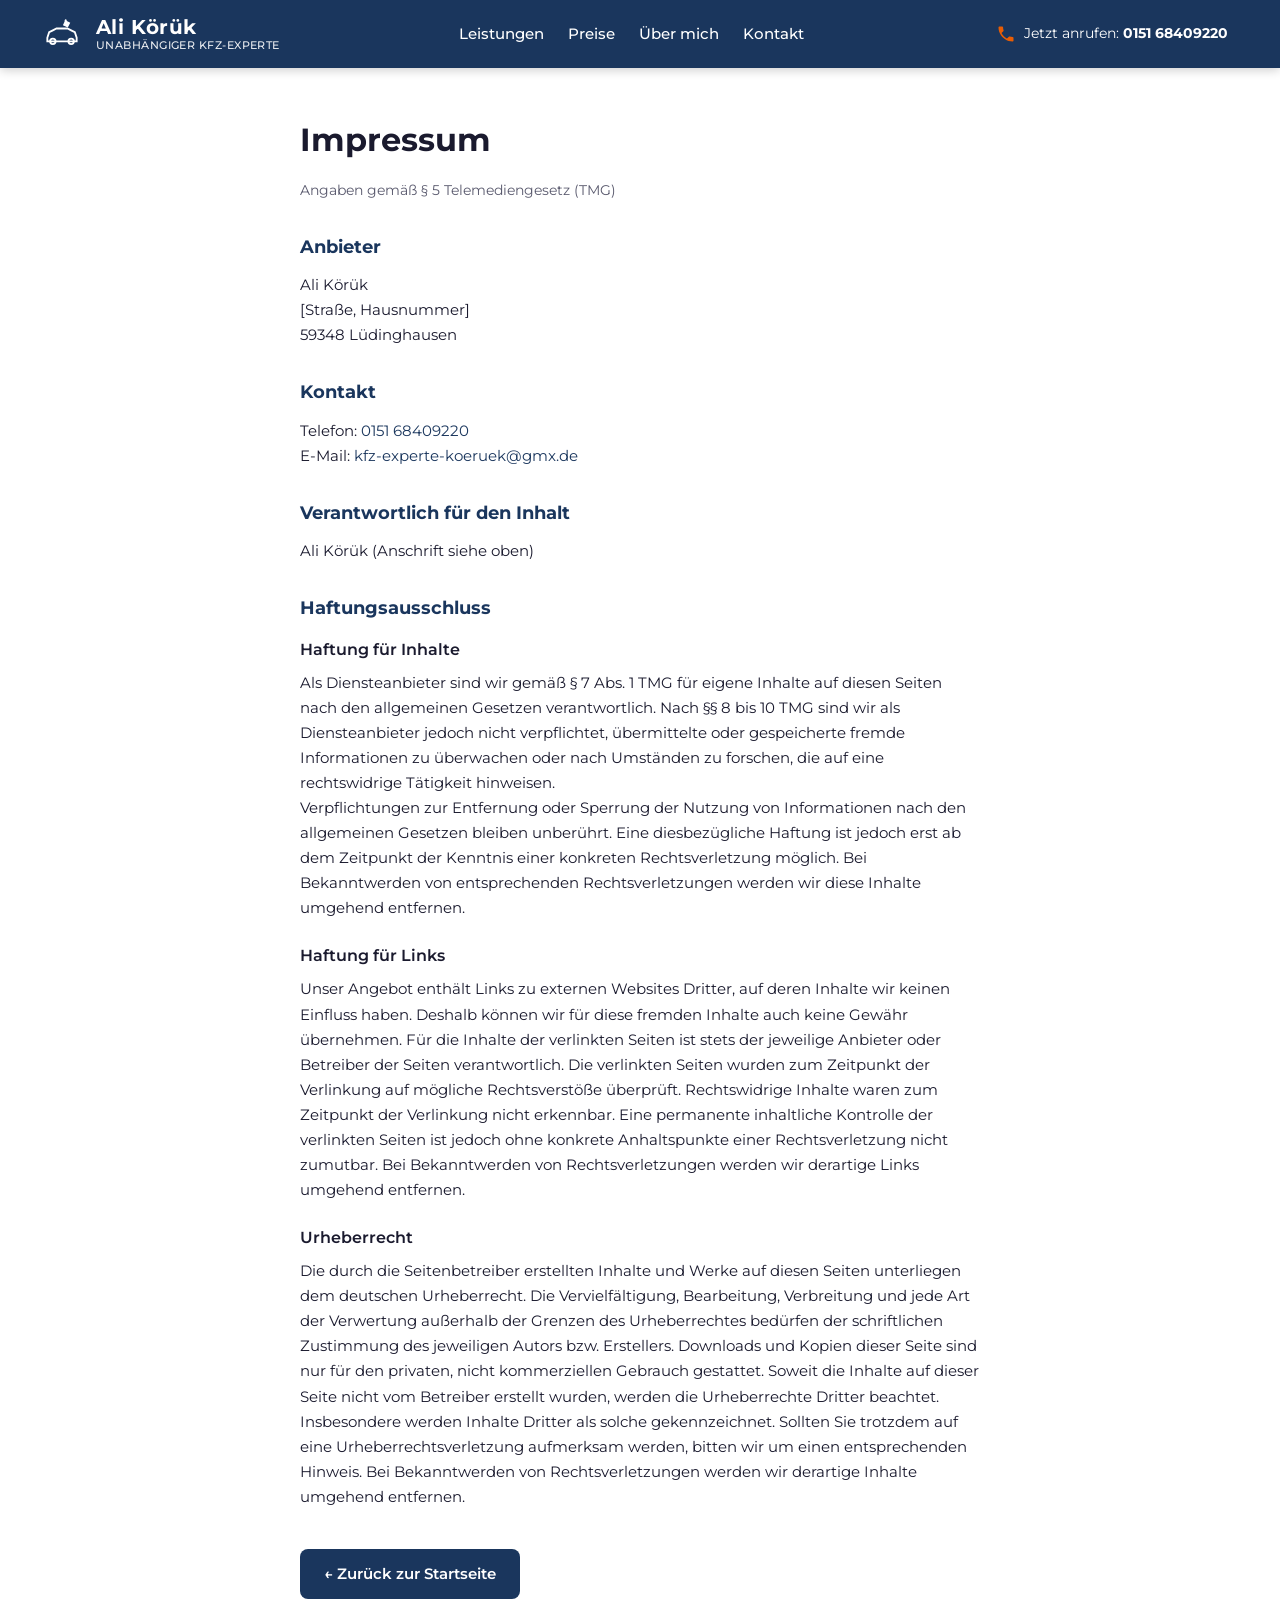
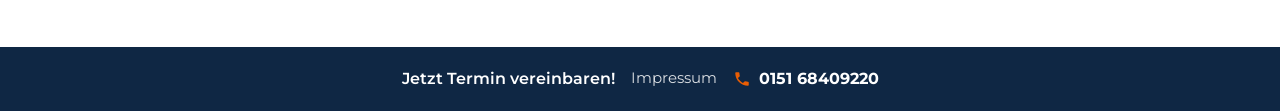
==== impressum.html @ 0ceabd92 "Add Vorab-Check section and update navigation; enhance service cards and styles" ====
<!DOCTYPE html>
<html lang="de">
<head>
  <meta charset="UTF-8">
  <meta name="viewport" content="width=device-width, initial-scale=1.0">
  <title>Impressum – Ali Körük | KFZ-Experte</title>
  <link rel="preconnect" href="https://fonts.googleapis.com">
  <link rel="preconnect" href="https://fonts.gstatic.com" crossorigin>
  <link href="https://fonts.googleapis.com/css2?family=Montserrat:wght@400;500;600;700&display=swap" rel="stylesheet">
  <link rel="stylesheet" href="styles.css">
</head>
<body>
  <header class="header">
    <div class="header-inner">
      <a href="index.html" class="logo">
        <span class="logo-icon">
          <svg viewBox="0 0 48 48" fill="none" xmlns="http://www.w3.org/2000/svg" aria-hidden="true">
            <path d="M8 28 L10 22 L14 20 L18 18 L30 18 L34 20 L38 22 L40 28 L40 32 L8 32 Z" stroke="currentColor" stroke-width="2" fill="none"/>
            <circle cx="14" cy="32" r="3" stroke="currentColor" stroke-width="2" fill="none"/>
            <circle cx="34" cy="32" r="3" stroke="currentColor" stroke-width="2" fill="none"/>
            <path d="M26 14 L28 10 L32 12 L30 16 Z" stroke="currentColor" stroke-width="1.5" fill="currentColor"/>
            <rect x="27" y="8" width="2" height="6" rx="1" fill="currentColor"/>
          </svg>
        </span>
        <span class="logo-text">
          <strong>Ali Körük</strong>
          <small>UNABHÄNGIGER KFZ-EXPERTE</small>
        </span>
      </a>
      <nav class="nav">
        <a href="index.html#leistungen">Leistungen</a>
        <a href="index.html#preise">Preise</a>
        <a href="index.html#ueber-mich">Über mich</a>
        <a href="index.html#kontakt">Kontakt</a>
      </nav>
      <a href="tel:015168409220" class="header-phone">
        <span class="phone-icon" aria-hidden="true">
          <svg viewBox="0 0 24 24" fill="currentColor" width="20" height="20"><path d="M6.62 10.79c1.44 2.83 3.76 5.14 6.59 6.59l2.2-2.2c.27-.27.67-.36 1.02-.24 1.12.37 2.33.57 3.57.57.55 0 1 .45 1 1V20c0 .55-.45 1-1 1-9.39 0-17-7.61-17-17 0-.55.45-1 1-1h3.5c.55 0 1 .45 1 1 0 1.25.2 2.45.57 3.57.11.35.03.74-.25 1.02l-2.2 2.2z"/></svg>
        </span>
        <span>Jetzt anrufen: <strong>0151 68409220</strong></span>
      </a>
    </div>
  </header>

  <main class="impressum-page">
    <div class="impressum-inner">
      <h1>Impressum</h1>
      
      <p class="impressum-hinweis">Angaben gemäß § 5 Telemediengesetz (TMG)</p>

      <section class="impressum-block">
        <h2>Anbieter</h2>
        <p>
          Ali Körük<br>
          [Straße, Hausnummer]<br>
          59348 Lüdinghausen
        </p>
      </section>

      <section class="impressum-block">
        <h2>Kontakt</h2>
        <p>
          Telefon: <a href="tel:015168409220">0151 68409220</a><br>
          E-Mail: <a href="mailto:kfz-experte-koeruek@gmx.de">kfz-experte-koeruek@gmx.de</a>
        </p>
      </section>

      <section class="impressum-block">
        <h2>Verantwortlich für den Inhalt</h2>
        <p>Ali Körük (Anschrift siehe oben)</p>
      </section>

      <section class="impressum-block">
        <h2>Haftungsausschluss</h2>
        <h3>Haftung für Inhalte</h3>
        <p>Als Diensteanbieter sind wir gemäß § 7 Abs. 1 TMG für eigene Inhalte auf diesen Seiten nach den allgemeinen Gesetzen verantwortlich. Nach §§ 8 bis 10 TMG sind wir als Diensteanbieter jedoch nicht verpflichtet, übermittelte oder gespeicherte fremde Informationen zu überwachen oder nach Umständen zu forschen, die auf eine rechtswidrige Tätigkeit hinweisen.</p>
        <p>Verpflichtungen zur Entfernung oder Sperrung der Nutzung von Informationen nach den allgemeinen Gesetzen bleiben unberührt. Eine diesbezügliche Haftung ist jedoch erst ab dem Zeitpunkt der Kenntnis einer konkreten Rechtsverletzung möglich. Bei Bekanntwerden von entsprechenden Rechtsverletzungen werden wir diese Inhalte umgehend entfernen.</p>
        
        <h3>Haftung für Links</h3>
        <p>Unser Angebot enthält Links zu externen Websites Dritter, auf deren Inhalte wir keinen Einfluss haben. Deshalb können wir für diese fremden Inhalte auch keine Gewähr übernehmen. Für die Inhalte der verlinkten Seiten ist stets der jeweilige Anbieter oder Betreiber der Seiten verantwortlich. Die verlinkten Seiten wurden zum Zeitpunkt der Verlinkung auf mögliche Rechtsverstöße überprüft. Rechtswidrige Inhalte waren zum Zeitpunkt der Verlinkung nicht erkennbar. Eine permanente inhaltliche Kontrolle der verlinkten Seiten ist jedoch ohne konkrete Anhaltspunkte einer Rechtsverletzung nicht zumutbar. Bei Bekanntwerden von Rechtsverletzungen werden wir derartige Links umgehend entfernen.</p>
        
        <h3>Urheberrecht</h3>
        <p>Die durch die Seitenbetreiber erstellten Inhalte und Werke auf diesen Seiten unterliegen dem deutschen Urheberrecht. Die Vervielfältigung, Bearbeitung, Verbreitung und jede Art der Verwertung außerhalb der Grenzen des Urheberrechtes bedürfen der schriftlichen Zustimmung des jeweiligen Autors bzw. Erstellers. Downloads und Kopien dieser Seite sind nur für den privaten, nicht kommerziellen Gebrauch gestattet. Soweit die Inhalte auf dieser Seite nicht vom Betreiber erstellt wurden, werden die Urheberrechte Dritter beachtet. Insbesondere werden Inhalte Dritter als solche gekennzeichnet. Sollten Sie trotzdem auf eine Urheberrechtsverletzung aufmerksam werden, bitten wir um einen entsprechenden Hinweis. Bei Bekanntwerden von Rechtsverletzungen werden wir derartige Inhalte umgehend entfernen.</p>
      </section>

      <p class="impressum-back">
        <a href="index.html" class="btn btn-secondary">&larr; Zurück zur Startseite</a>
      </p>
    </div>
  </main>

  <footer class="footer">
    <div class="footer-inner">
      <a href="termin.html" class="footer-cta-link">Jetzt Termin vereinbaren!</a>
      <a href="impressum.html" class="footer-link">Impressum</a>
      <a href="tel:015168409220" class="footer-phone">
        <span class="phone-icon" aria-hidden="true">
          <svg viewBox="0 0 24 24" fill="currentColor" width="18" height="18"><path d="M6.62 10.79c1.44 2.83 3.76 5.14 6.59 6.59l2.2-2.2c.27-.27.67-.36 1.02-.24 1.12.37 2.33.57 3.57.57.55 0 1 .45 1 1V20c0 .55-.45 1-1 1-9.39 0-17-7.61-17-17 0-.55.45-1 1-1h3.5c.55 0 1 .45 1 1 0 1.25.2 2.45.57 3.57.11.35.03.74-.25 1.02l-2.2 2.2z"/></svg>
        </span>
        <strong>0151 68409220</strong>
      </a>
    </div>
  </footer>
</body>
</html>
---- styles.css ----
/* ===== Variables ===== */
:root {
  --color-primary: #1a365d;
  --color-primary-dark: #0f2744;
  --color-accent: #e85d04;
  --color-accent-hover: #d35400;
  --color-white: #ffffff;
  --color-text: #1a1a2e;
  --color-text-muted: #5a5a6e;
  --color-bg-light: #f0f2f5;
  --font-main: 'Montserrat', sans-serif;
  --shadow: 0 4px 20px rgba(0, 0, 0, 0.08);
  --radius: 12px;
}

/* ===== Reset & Base ===== */
*, *::before, *::after { box-sizing: border-box; }
html { scroll-behavior: smooth; }
body {
  margin: 0;
  font-family: var(--font-main);
  font-size: 16px;
  line-height: 1.5;
  color: var(--color-text);
  background: var(--color-white);
}

/* ===== Header ===== */
.header {
  background: var(--color-primary);
  color: var(--color-white);
  padding: 0.75rem 1.5rem;
  position: sticky;
  top: 0;
  z-index: 100;
  box-shadow: 0 2px 10px rgba(0, 0, 0, 0.2);
}
.header-inner {
  max-width: 1200px;
  margin: 0 auto;
  display: flex;
  align-items: center;
  justify-content: space-between;
  flex-wrap: wrap;
  gap: 1rem;
}
.logo {
  display: flex;
  align-items: center;
  gap: 0.75rem;
  text-decoration: none;
  color: inherit;
}
.logo-icon {
  width: 44px;
  height: 44px;
  display: flex;
  align-items: center;
  justify-content: center;
}
.logo-icon svg {
  width: 100%;
  height: 100%;
  color: var(--color-white);
}
.logo-text {
  display: flex;
  flex-direction: column;
  line-height: 1.2;
}
.logo-text strong {
  font-size: 1.25rem;
  letter-spacing: 0.02em;
}
.logo-text small {
  font-size: 0.7rem;
  font-weight: 500;
  opacity: 0.9;
  letter-spacing: 0.04em;
}
.nav {
  display: flex;
  gap: 1.5rem;
}
.nav a {
  color: var(--color-white);
  text-decoration: none;
  font-weight: 500;
  font-size: 0.95rem;
  transition: opacity 0.2s;
}
.nav a:hover {
  opacity: 0.85;
}
.header-phone {
  display: flex;
  align-items: center;
  gap: 0.5rem;
  color: var(--color-white);
  text-decoration: none;
  font-size: 0.9rem;
  padding: 0.5rem 0.75rem;
  border-radius: 8px;
  transition: background 0.2s;
}
.header-phone:hover {
  background: rgba(255, 255, 255, 0.1);
}
.phone-icon {
  display: inline-flex;
  align-items: center;
  justify-content: center;
}
.header-phone .phone-icon {
  color: var(--color-accent);
}
.footer-phone .phone-icon {
  color: var(--color-accent);
}

/* ===== Hero ===== */
.hero {
  position: relative;
  min-height: 420px;
  display: flex;
  align-items: center;
  justify-content: flex-end;
  padding: 3rem 2rem;
  overflow: hidden;
}
.hero-bg {
  position: absolute;
  inset: 0;
  background: linear-gradient(90deg, rgba(255,255,255,0.85) 0%, rgba(255,255,255,0.4) 50%, transparent 70%),
    url('https://images.unsplash.com/photo-1486262715619-67b85e0b08d3?w=1200') center/cover no-repeat;
  z-index: 0;
}
.hero-content {
  position: relative;
  z-index: 1;
  max-width: 520px;
  margin-left: auto;
}
.hero h1 {
  margin: 0 0 0.5rem;
  font-size: clamp(1.75rem, 4vw, 2.25rem);
  font-weight: 700;
  color: var(--color-text);
  line-height: 1.2;
}
.hero-sub {
  margin: 0 0 1.5rem;
  font-size: 1.1rem;
  color: var(--color-text-muted);
  font-weight: 500;
}
.hero-buttons {
  display: flex;
  flex-wrap: wrap;
  gap: 1rem;
}
.btn {
  display: inline-block;
  padding: 0.85rem 1.5rem;
  border-radius: 8px;
  font-family: var(--font-main);
  font-weight: 600;
  font-size: 0.95rem;
  text-decoration: none;
  transition: transform 0.2s, box-shadow 0.2s;
}
.btn:hover {
  transform: translateY(-1px);
  box-shadow: 0 4px 14px rgba(0, 0, 0, 0.15);
}
.btn-primary {
  background: var(--color-accent);
  color: var(--color-white);
}
.btn-primary:hover {
  background: var(--color-accent-hover);
}
.btn-secondary {
  background: var(--color-primary);
  color: var(--color-white);
}
.btn-secondary:hover {
  background: var(--color-primary-dark);
}

/* ===== Services Overview ===== */
.services-overview {
  padding: 3rem 1.5rem;
  background: var(--color-white);
}
.services-overview-inner {
  max-width: 1100px;
  margin: 0 auto;
  display: grid;
  grid-template-columns: repeat(auto-fit, minmax(280px, 1fr));
  gap: 2rem;
}
.service-card {
  background: var(--color-white);
  border-radius: var(--radius);
  box-shadow: var(--shadow);
  padding: 1.75rem;
  border: 1px solid rgba(0, 0, 0, 0.06);
  text-decoration: none;
  color: inherit;
  display: block;
  transition: transform 0.2s, box-shadow 0.2s;
}
a.service-card:hover {
  transform: translateY(-2px);
  box-shadow: 0 8px 24px rgba(0, 0, 0, 0.12);
}
.service-card-header {
  display: flex;
  align-items: center;
  gap: 0.5rem;
  margin-bottom: 0.5rem;
}
.service-icon {
  font-size: 1.25rem;
}
.service-card h2 {
  margin: 0;
  font-size: 1rem;
  font-weight: 700;
  letter-spacing: 0.05em;
  color: var(--color-text);
}
.service-slogan {
  margin: 0 0 1rem;
  font-size: 0.95rem;
  color: var(--color-text-muted);
  font-weight: 500;
}
.service-image {
  width: 100%;
  height: 140px;
  object-fit: cover;
  border-radius: 8px;
  margin-bottom: 1rem;
  display: block;
}
.service-list {
  list-style: none;
  margin: 0;
  padding: 0;
}
.service-list li {
  padding: 0.35rem 0 0.35rem 1.5rem;
  position: relative;
  font-size: 0.9rem;
  color: var(--color-text);
}
.service-list li::before {
  content: '✓';
  position: absolute;
  left: 0;
  font-weight: 700;
}
.service-list--orange li::before { color: var(--color-accent); }
.service-list--blue li::before { color: var(--color-primary); }
.service-list--green li::before { color: #16a34a; }

/* ===== Advantages ===== */
.advantages {
  background: var(--color-primary);
  color: var(--color-white);
  padding: 3rem 1.5rem;
  position: relative;
  overflow: hidden;
}
.advantages::after {
  content: '';
  position: absolute;
  inset: 0;
  background: repeating-linear-gradient(
    90deg,
    transparent,
    transparent 40px,
    rgba(255,255,255,0.02) 40px,
    rgba(255,255,255,0.02) 41px
  );
  pointer-events: none;
}
.advantages-inner {
  max-width: 900px;
  margin: 0 auto;
  position: relative;
  z-index: 1;
  text-align: center;
}
.advantages h2 {
  margin: 0 0 0.5rem;
  font-size: clamp(1.5rem, 3vw, 1.85rem);
  font-weight: 700;
}
.advantages-sub {
  margin: 0 0 2rem;
  font-size: 1rem;
  opacity: 0.95;
}
.advantages-grid {
  display: grid;
  grid-template-columns: repeat(3, 1fr);
  gap: 2rem;
}
.advantage-item {
  display: flex;
  flex-direction: column;
  align-items: center;
  gap: 0.75rem;
  font-weight: 600;
  font-size: 1rem;
}
.advantage-icon {
  font-size: 2.5rem;
  opacity: 0.95;
}

/* ===== Leistungen Detail ===== */
.leistungen-detail {
  background: var(--color-bg-light);
  padding: 3rem 1.5rem;
}
.leistungen-inner {
  max-width: 1100px;
  margin: 0 auto;
}
.leistungen-detail > .leistungen-inner > h2 {
  margin: 0 0 2rem;
  font-size: clamp(1.5rem, 3vw, 2rem);
  font-weight: 700;
  color: var(--color-text);
  text-align: center;
}
.leistungen-grid {
  display: grid;
  grid-template-columns: repeat(3, 1fr);
  gap: 1.5rem;
}
.leistung-card {
  background: var(--color-white);
  border-radius: var(--radius);
  box-shadow: var(--shadow);
  padding: 1.5rem;
  border: 1px solid rgba(0, 0, 0, 0.06);
  position: relative;
  transition: transform 0.2s, box-shadow 0.2s;
}
.leistung-card:hover {
  transform: translateY(-2px);
  box-shadow: 0 8px 24px rgba(0, 0, 0, 0.1);
}
.leistung-icon {
  display: inline-block;
  font-size: 1.5rem;
  margin-bottom: 0.5rem;
  color: var(--color-text-muted);
}
.leistung-card h3 {
  margin: 0 0 0.5rem;
  font-size: 1rem;
  font-weight: 700;
  color: var(--color-text);
}
.leistung-card p {
  margin: 0;
  font-size: 0.875rem;
  color: var(--color-text-muted);
  line-height: 1.5;
}
.leistung-card--highlight {
  grid-column: span 1;
}
.leistung-image {
  margin-top: 1rem;
  height: 100px;
  border-radius: 8px;
  background-size: cover;
  background-position: center;
}
.leistung-image--mechanic {
  background: linear-gradient(135deg, #718096 0%, #4a5568 100%);
  background-image: url('https://images.unsplash.com/photo-1581092160562-40aa08e78837?w=400');
}

/* ===== Autokaufberatung ===== */
.autokaufberatung {
  background: linear-gradient(180deg, var(--color-bg-light) 0%, var(--color-white) 100%);
  padding: 3.5rem 1.5rem;
}
.autokaufberatung-inner {
  max-width: 900px;
  margin: 0 auto;
}
.autokaufberatung-title {
  display: flex;
  align-items: center;
  justify-content: center;
  gap: 0.75rem;
  margin: 0 0 0.5rem;
  font-size: clamp(1.5rem, 3vw, 2rem);
  font-weight: 700;
  color: var(--color-text);
  text-align: center;
}
.autokaufberatung-icon {
  display: inline-flex;
  width: 36px;
  height: 36px;
  color: var(--color-accent);
}
.autokaufberatung-icon svg {
  width: 100%;
  height: 100%;
}
.autokaufberatung-intro {
  margin: 0 0 2.5rem;
  text-align: center;
  color: var(--color-text-muted);
  font-size: 1.05rem;
  line-height: 1.5;
}
.autokaufberatung-grid {
  display: grid;
  grid-template-columns: repeat(3, 1fr);
  gap: 1.5rem;
}
.autokauf-card {
  background: var(--color-white);
  border-radius: var(--radius);
  box-shadow: var(--shadow);
  padding: 2rem;
  border: 2px solid transparent;
  position: relative;
  display: flex;
  flex-direction: column;
  transition: transform 0.2s, box-shadow 0.2s, border-color 0.2s;
}
.autokauf-card:hover {
  transform: translateY(-3px);
  box-shadow: 0 12px 32px rgba(0, 0, 0, 0.1);
}
.autokauf-card--premium {
  border-color: var(--color-accent);
  box-shadow: 0 8px 24px rgba(232, 93, 4, 0.15);
}
.autokauf-card--premium:hover {
  box-shadow: 0 12px 32px rgba(232, 93, 4, 0.2);
}
.autokauf-badge {
  position: absolute;
  top: -10px;
  right: 1.25rem;
  background: var(--color-accent);
  color: var(--color-white);
  font-size: 0.75rem;
  font-weight: 700;
  padding: 0.35rem 0.85rem;
  border-radius: 20px;
  letter-spacing: 0.03em;
}
.autokauf-card-header {
  display: flex;
  justify-content: space-between;
  align-items: flex-start;
  gap: 1rem;
  margin-bottom: 1.25rem;
  padding-bottom: 1rem;
  border-bottom: 2px solid var(--color-bg-light);
}
.autokauf-card h3 {
  margin: 0;
  flex: 1;
  min-width: 0;
  font-size: 1.25rem;
  font-weight: 700;
  color: var(--color-text);
}
.autokauf-card--premium .autokauf-card-header {
  border-bottom-color: rgba(232, 93, 4, 0.2);
}
.autokauf-preis {
  font-size: 1.5rem;
  font-weight: 700;
  color: var(--color-primary);
  white-space: nowrap;
  flex-shrink: 0;
}
.autokauf-card--premium .autokauf-preis {
  color: var(--color-accent);
}
.autokauf-card--fahrzeugsuche {
  border-color: var(--color-primary);
  box-shadow: 0 8px 24px rgba(26, 54, 93, 0.12);
}
.autokauf-card--fahrzeugsuche:hover {
  box-shadow: 0 12px 32px rgba(26, 54, 93, 0.18);
}
.autokauf-card--fahrzeugsuche .autokauf-card-header {
  border-bottom-color: rgba(26, 54, 93, 0.15);
}
.autokauf-card--fahrzeugsuche .autokauf-preis {
  color: var(--color-primary);
}
.autokauf-card--fahrzeugsuche .autokauf-features li::before {
  color: var(--color-primary);
}
.autokauf-badge--neu {
  background: var(--color-primary);
}
.autokauf-features {
  list-style: none;
  margin: 0 0 1.5rem;
  padding: 0;
  flex: 1;
}
.autokauf-features li {
  padding: 0.5rem 0 0.5rem 1.75rem;
  position: relative;
  font-size: 0.95rem;
  color: var(--color-text);
  line-height: 1.4;
}
.autokauf-features li::before {
  content: '✓';
  position: absolute;
  left: 0;
  font-weight: 700;
  color: var(--color-primary);
}
.autokauf-card--premium .autokauf-features li::before {
  color: var(--color-accent);
}
.autokauf-btn {
  display: block;
  text-align: center;
  margin-top: auto;
}
@media (max-width: 900px) {
  .autokaufberatung-grid {
    grid-template-columns: 1fr;
  }
  .autokauf-card {
    max-width: 400px;
    margin: 0 auto;
    width: 100%;
  }
}

/* ===== Vorab-Check ===== */
.vorab-check {
  background: var(--color-white);
  padding: 3.5rem 1.5rem;
  border-top: 1px solid rgba(0, 0, 0, 0.06);
}
.vorab-check-inner {
  max-width: 1100px;
  margin: 0 auto;
}
.vorab-check-title {
  display: flex;
  align-items: center;
  justify-content: center;
  gap: 0.75rem;
  margin: 0 0 0.5rem;
  font-size: clamp(1.5rem, 3vw, 2rem);
  font-weight: 700;
  color: var(--color-text);
  text-align: center;
}
.vorab-check-icon {
  display: inline-flex;
  width: 36px;
  height: 36px;
  color: #16a34a;
}
.vorab-check-icon svg {
  width: 100%;
  height: 100%;
}
.vorab-check-intro {
  margin: 0 0 2.5rem;
  text-align: center;
  color: var(--color-text-muted);
  font-size: 1.05rem;
  line-height: 1.5;
  max-width: 700px;
  margin-left: auto;
  margin-right: auto;
}
.vorab-check-grid {
  display: grid;
  grid-template-columns: repeat(3, 1fr);
  gap: 1.5rem;
}
.vorab-card {
  background: var(--color-bg-light);
  border-radius: var(--radius);
  box-shadow: var(--shadow);
  padding: 2rem;
  border: 2px solid transparent;
  position: relative;
  display: flex;
  flex-direction: column;
  transition: transform 0.2s, box-shadow 0.2s, border-color 0.2s;
}
.vorab-card:hover {
  transform: translateY(-3px);
  box-shadow: 0 12px 32px rgba(0, 0, 0, 0.08);
}
.vorab-card--premium {
  border-color: #16a34a;
  background: var(--color-white);
  box-shadow: 0 8px 24px rgba(22, 163, 74, 0.12);
}
.vorab-card--premium:hover {
  box-shadow: 0 12px 32px rgba(22, 163, 74, 0.18);
}
.vorab-card--komplett {
  border-color: var(--color-primary);
  background: linear-gradient(180deg, var(--color-white) 0%, rgba(26, 54, 93, 0.03) 100%);
  box-shadow: 0 8px 24px rgba(26, 54, 93, 0.12);
}
.vorab-card--komplett:hover {
  box-shadow: 0 12px 32px rgba(26, 54, 93, 0.18);
}
.vorab-badge {
  position: absolute;
  top: -10px;
  right: 1.25rem;
  background: #16a34a;
  color: var(--color-white);
  font-size: 0.75rem;
  font-weight: 700;
  padding: 0.35rem 0.85rem;
  border-radius: 20px;
  letter-spacing: 0.03em;
}
.vorab-badge--komplett {
  background: var(--color-primary);
}
.vorab-card-header {
  display: flex;
  justify-content: space-between;
  align-items: flex-start;
  gap: 1rem;
  margin-bottom: 1.25rem;
  padding-bottom: 1rem;
  border-bottom: 2px solid rgba(0, 0, 0, 0.08);
}
.vorab-card h3 {
  margin: 0;
  flex: 1;
  min-width: 0;
  font-size: 1.1rem;
  font-weight: 700;
  color: var(--color-text);
}
.vorab-card--premium .vorab-card-header,
.vorab-card--komplett .vorab-card-header {
  border-bottom-color: rgba(0, 0, 0, 0.08);
}
.vorab-preis {
  font-size: 1.4rem;
  font-weight: 700;
  color: var(--color-text);
  white-space: nowrap;
  flex-shrink: 0;
}
.vorab-card--premium .vorab-preis {
  color: #16a34a;
}
.vorab-card--komplett .vorab-preis {
  color: var(--color-primary);
}
.vorab-features {
  list-style: none;
  margin: 0 0 1.5rem;
  padding: 0;
  flex: 1;
}
.vorab-features li {
  padding: 0.5rem 0 0.5rem 1.75rem;
  position: relative;
  font-size: 0.9rem;
  color: var(--color-text);
  line-height: 1.4;
}
.vorab-features li::before {
  content: '✓';
  position: absolute;
  left: 0;
  font-weight: 700;
  color: #16a34a;
}
.vorab-card--komplett .vorab-features li::before {
  color: var(--color-primary);
}
.vorab-btn {
  display: block;
  text-align: center;
  margin-top: auto;
}
@media (max-width: 900px) {
  .vorab-check-grid {
    grid-template-columns: 1fr;
  }
  .vorab-card {
    max-width: 400px;
    margin: 0 auto;
    width: 100%;
  }
}

/* ===== Preise ===== */
.preise {
  background: var(--color-white);
  padding: 3rem 1.5rem;
}
.preise-inner {
  max-width: 700px;
  margin: 0 auto;
}
.preise h2 {
  margin: 0 0 0.5rem;
  font-size: clamp(1.5rem, 3vw, 2rem);
  font-weight: 700;
  color: var(--color-text);
  text-align: center;
}
.preise-intro {
  margin: 0 0 2rem;
  text-align: center;
  color: var(--color-text-muted);
  font-size: 0.95rem;
  line-height: 1.5;
}
.preise-tabelle {
  background: var(--color-bg-light);
  border-radius: var(--radius);
  overflow: hidden;
  box-shadow: var(--shadow);
  margin-bottom: 2rem;
}
.preis-zeile {
  display: flex;
  justify-content: space-between;
  align-items: center;
  padding: 1rem 1.25rem;
  border-bottom: 1px solid rgba(0, 0, 0, 0.06);
  gap: 1rem;
}
.preis-zeile:last-child {
  border-bottom: none;
}
.preis-leistung {
  font-weight: 500;
  color: var(--color-text);
}
.preis-betrag {
  font-weight: 700;
  color: var(--color-primary);
  font-size: 1.1rem;
  white-space: nowrap;
}
.preise-zusatz {
  display: grid;
  grid-template-columns: repeat(auto-fit, minmax(260px, 1fr));
  gap: 1.25rem;
}
.zusatz-box {
  display: flex;
  gap: 1rem;
  align-items: flex-start;
  padding: 1.25rem;
  background: var(--color-bg-light);
  border-radius: var(--radius);
  border-left: 4px solid var(--color-accent);
}
.zusatz-icon {
  font-size: 1.5rem;
  flex-shrink: 0;
}
.zusatz-box strong {
  display: block;
  margin-bottom: 0.25rem;
  color: var(--color-text);
  font-size: 0.95rem;
}
.zusatz-box p {
  margin: 0;
  font-size: 0.875rem;
  color: var(--color-text-muted);
  line-height: 1.5;
}

/* ===== Über mich ===== */
.ueber-mich {
  background: var(--color-bg-light);
  padding: 3rem 1.5rem;
}
.ueber-mich-inner {
  max-width: 680px;
  margin: 0 auto;
}
.ueber-mich h2 {
  margin: 0 0 1.5rem;
  font-size: clamp(1.5rem, 3vw, 2rem);
  font-weight: 700;
  color: var(--color-text);
  text-align: center;
}
.ueber-mich-content p {
  margin: 0 0 1rem;
  font-size: 1rem;
  line-height: 1.7;
  color: var(--color-text);
}
.ueber-mich-content p:last-child {
  margin-bottom: 0;
}
.ueber-mich-content strong {
  color: var(--color-primary);
}

/* ===== Kontakt ===== */
.kontakt {
  background: var(--color-white);
  padding: 3rem 1.5rem;
}
.kontakt-inner {
  max-width: 480px;
  margin: 0 auto;
  text-align: center;
}
.kontakt h2 {
  margin: 0 0 1.5rem;
  font-size: clamp(1.5rem, 3vw, 2rem);
  font-weight: 700;
  color: var(--color-text);
}
.kontakt-schild {
  background: var(--color-bg-light);
  border: 2px solid var(--color-primary);
  border-radius: var(--radius);
  padding: 1.5rem 2rem;
  box-shadow: var(--shadow);
}
.kontakt-name {
  margin: 0 0 1rem;
  font-size: 1.25rem;
  font-weight: 700;
  color: var(--color-primary);
  letter-spacing: 0.02em;
}
.kontakt-zeile {
  margin: 0 0 0.75rem;
  display: flex;
  align-items: center;
  justify-content: center;
  gap: 0.5rem;
}
.kontakt-zeile:last-child {
  margin-bottom: 0;
}
.kontakt-icon {
  color: var(--color-accent);
  display: inline-flex;
  align-items: center;
  justify-content: center;
}
.kontakt-zeile a {
  color: var(--color-text);
  text-decoration: none;
  font-weight: 500;
  font-size: 0.95rem;
}
.kontakt-zeile a:hover {
  color: var(--color-primary);
  text-decoration: underline;
}

/* ===== Testimonial ===== */
.testimonial {
  background: var(--color-primary);
  color: var(--color-white);
  padding: 3rem 1.5rem;
}
.testimonial-inner {
  max-width: 900px;
  margin: 0 auto;
  display: flex;
  flex-wrap: wrap;
  align-items: center;
  gap: 1.5rem;
  justify-content: space-between;
}
.testimonial blockquote {
  margin: 0;
  font-size: clamp(1rem, 2vw, 1.2rem);
  line-height: 1.6;
  flex: 1 1 280px;
  position: relative;
  padding-left: 1.5rem;
}
.quote-mark {
  position: absolute;
  left: 0;
  top: -0.25rem;
  font-size: 2.5rem;
  color: rgba(255,255,255,0.3);
  font-family: Georgia, serif;
  line-height: 1;
}
.testimonial cite {
  display: block;
  font-size: 0.9rem;
  opacity: 0.9;
  font-style: normal;
  margin-top: 0.5rem;
}
.testimonial .btn {
  flex-shrink: 0;
}

/* ===== Footer ===== */
.footer {
  background: var(--color-primary-dark);
  color: var(--color-white);
  padding: 1.25rem 1.5rem;
}
.footer-inner {
  max-width: 1200px;
  margin: 0 auto;
  display: flex;
  align-items: center;
  justify-content: center;
  flex-wrap: wrap;
  gap: 1rem;
}
.footer-cta,
.footer-cta-link {
  margin: 0;
  font-weight: 600;
  font-size: 1rem;
  color: var(--color-white);
  text-decoration: none;
}
.footer-cta-link:hover {
  text-decoration: underline;
}
.footer-phone {
  display: inline-flex;
  align-items: center;
  gap: 0.5rem;
  color: var(--color-white);
  text-decoration: none;
  font-size: 1rem;
}
.footer-phone:hover {
  text-decoration: underline;
}
.footer-link {
  color: rgba(255, 255, 255, 0.85);
  text-decoration: none;
  font-size: 0.95rem;
}
.footer-link:hover {
  color: var(--color-white);
  text-decoration: underline;
}

/* ===== Impressum ===== */
.impressum-page {
  padding: 3rem 1.5rem;
  min-height: 60vh;
}
.impressum-inner {
  max-width: 680px;
  margin: 0 auto;
}
.impressum-page h1 {
  margin: 0 0 1rem;
  font-size: clamp(1.5rem, 3vw, 2rem);
  font-weight: 700;
  color: var(--color-text);
}
.impressum-hinweis {
  margin: 0 0 2rem;
  font-size: 0.9rem;
  color: var(--color-text-muted);
}
.impressum-block {
  margin-bottom: 2rem;
}
.impressum-block h2 {
  margin: 0 0 0.75rem;
  font-size: 1.1rem;
  font-weight: 700;
  color: var(--color-primary);
}
.impressum-block h3 {
  margin: 1.5rem 0 0.5rem;
  font-size: 1rem;
  font-weight: 600;
  color: var(--color-text);
}
.impressum-block h3:first-of-type {
  margin-top: 1rem;
}
.impressum-block p {
  margin: 0;
  font-size: 0.95rem;
  line-height: 1.65;
  color: var(--color-text);
}
.impressum-block a {
  color: var(--color-primary);
  text-decoration: none;
}
.impressum-block a:hover {
  text-decoration: underline;
}
.impressum-back {
  margin: 2.5rem 0 0;
}

/* ===== Termin-Seite & Formular ===== */
.termin-page {
  padding: 3rem 1.5rem;
  min-height: 60vh;
}
.termin-inner {
  max-width: 520px;
  margin: 0 auto;
}
.termin-page h1 {
  margin: 0 0 0.5rem;
  font-size: clamp(1.5rem, 3vw, 2rem);
  font-weight: 700;
  color: var(--color-text);
}
.termin-intro {
  margin: 0 0 1.5rem;
  color: var(--color-text-muted);
  font-size: 0.95rem;
}
.termin-form label {
  display: block;
  margin-bottom: 0.35rem;
  font-weight: 600;
  font-size: 0.9rem;
  color: var(--color-text);
}
.termin-form .pflicht {
  color: var(--color-accent);
}
.termin-form input,
.termin-form select,
.termin-form textarea {
  width: 100%;
  padding: 0.75rem 1rem;
  margin-bottom: 1.25rem;
  font-family: var(--font-main);
  font-size: 1rem;
  border: 1px solid rgba(0, 0, 0, 0.15);
  border-radius: 8px;
  background: var(--color-white);
  color: var(--color-text);
}
.termin-form input:focus,
.termin-form select:focus,
.termin-form textarea:focus {
  outline: none;
  border-color: var(--color-primary);
  box-shadow: 0 0 0 2px rgba(26, 54, 93, 0.15);
}
.termin-form textarea {
  resize: vertical;
  min-height: 100px;
}
.termin-form .btn-submit {
  width: 100%;
  margin-top: 0.5rem;
  cursor: pointer;
  border: none;
  font-size: 1rem;
}
.termin-form .btn-submit:disabled {
  opacity: 0.8;
  cursor: wait;
}
.termin-form .form-fehler {
  margin-top: 1rem;
  font-size: 0.9rem;
  color: #c53030;
}
.termin-danke {
  text-align: center;
}
.termin-danke .termin-inner {
  max-width: 400px;
}
.termin-danke-text {
  margin: 0 0 1.5rem;
  font-size: 1.1rem;
  color: var(--color-text-muted);
}

/* ===== Responsive ===== */
@media (max-width: 900px) {
  .leistungen-grid {
    grid-template-columns: repeat(2, 1fr);
  }
}
@media (max-width: 768px) {
  .header-inner {
    flex-direction: column;
    align-items: flex-start;
  }
  .nav {
    order: 3;
    width: 100%;
  }
  .header-phone {
    order: 2;
    margin-left: auto;
  }
  .hero {
    min-height: 380px;
    justify-content: center;
    text-align: center;
  }
  .hero-content {
    margin-left: 0;
  }
  .hero-bg {
    background: linear-gradient(180deg, rgba(255,255,255,0.9) 0%, rgba(255,255,255,0.6) 100%),
      url('https://images.unsplash.com/photo-1486262715619-67b85e0b08d3?w=1200') center/cover no-repeat;
  }
  .services-overview-inner {
    grid-template-columns: 1fr;
  }
  .advantages-grid {
    grid-template-columns: 1fr;
    gap: 1.5rem;
  }
  .leistungen-grid {
    grid-template-columns: 1fr;
  }
  .testimonial-inner {
    flex-direction: column;
    text-align: center;
  }
  .testimonial blockquote {
    padding-left: 0;
  }
  .quote-mark {
    left: 50%;
    transform: translateX(-50%);
    top: -1rem;
  }
}
@media (max-width: 480px) {
  .hero-buttons {
    flex-direction: column;
  }
  .btn {
    width: 100%;
    text-align: center;
  }
}
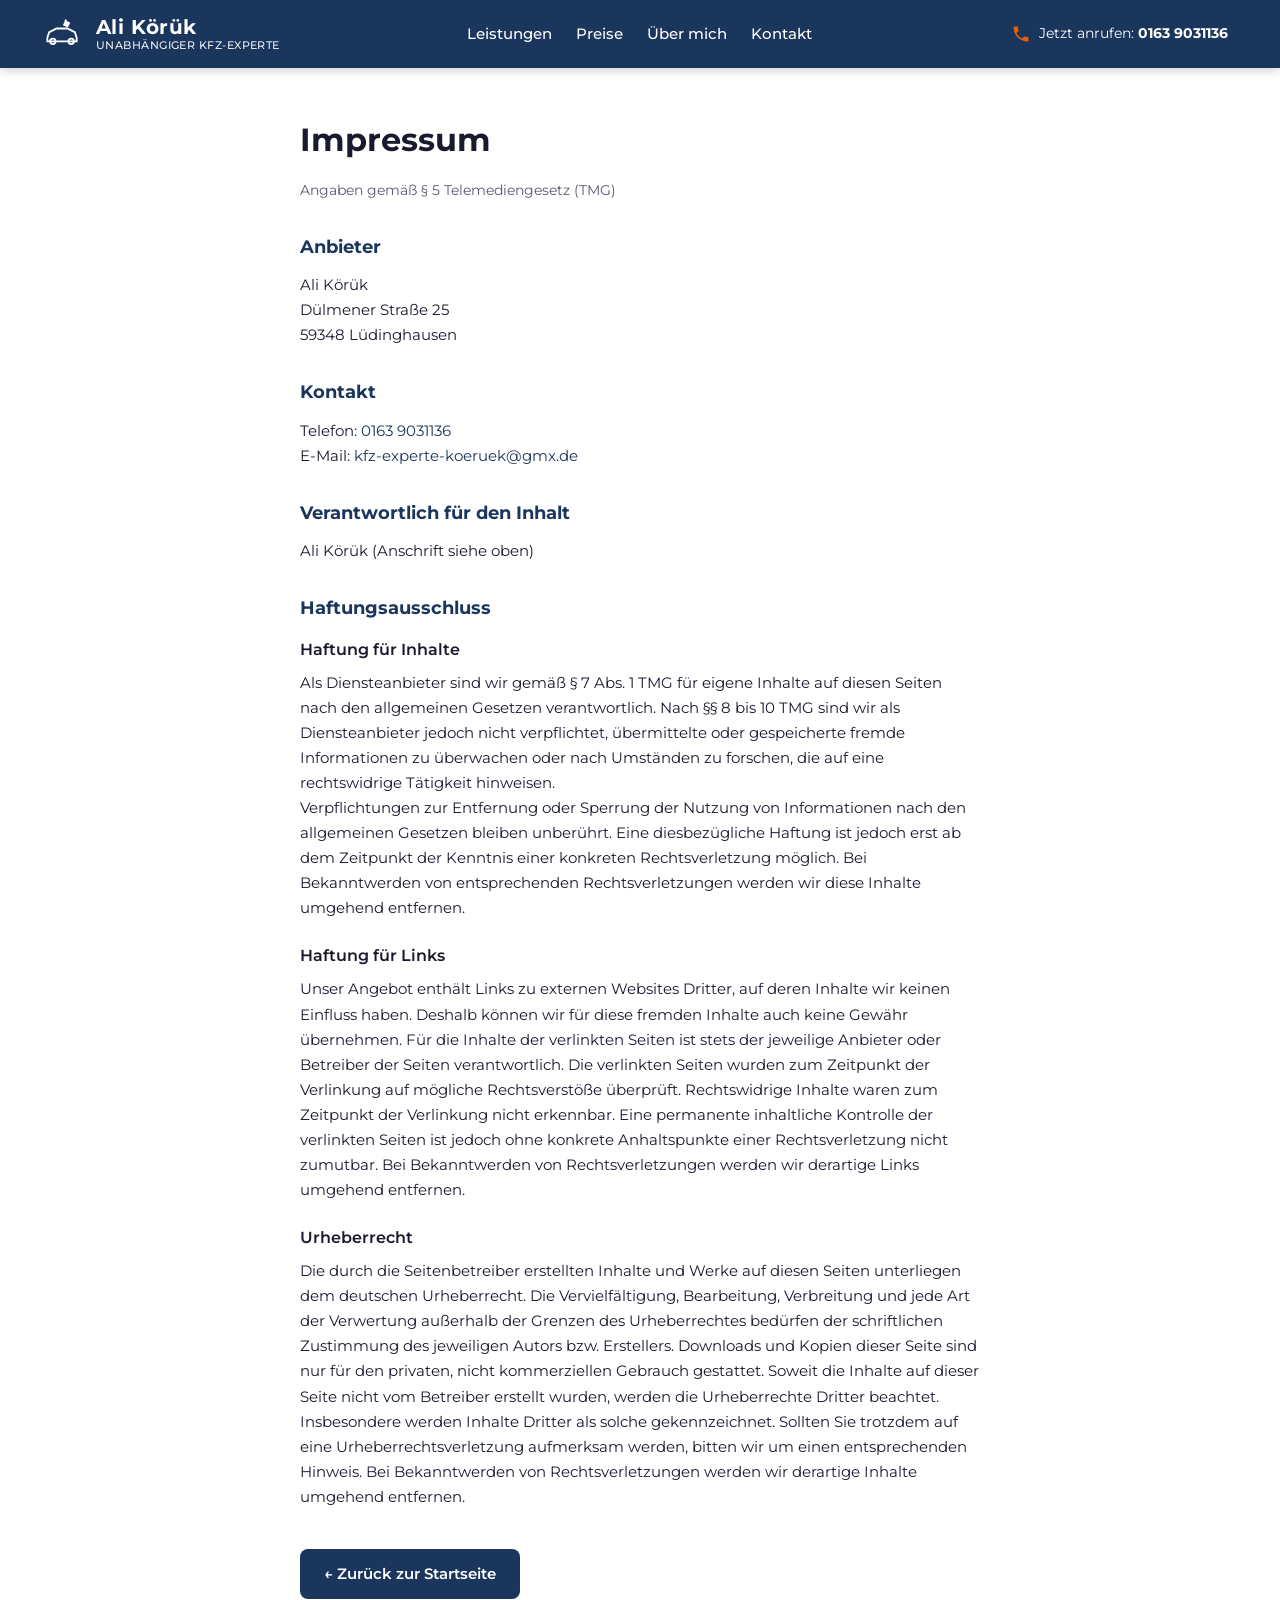
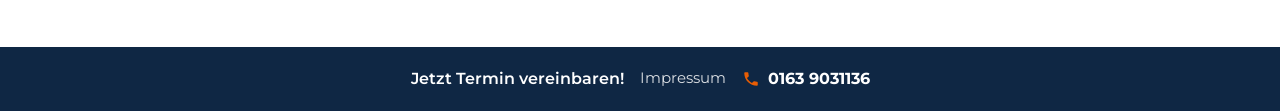
==== commit 5dfd502d: "Update contact phone number across multiple pages and add introductory text to the hero section" ====
--- a/impressum.html
+++ b/impressum.html
@@ -33,11 +33,11 @@
         <a href="index.html#ueber-mich">Über mich</a>
         <a href="index.html#kontakt">Kontakt</a>
       </nav>
-      <a href="tel:015168409220" class="header-phone">
+      <a href="tel:01639031136" class="header-phone">
         <span class="phone-icon" aria-hidden="true">
           <svg viewBox="0 0 24 24" fill="currentColor" width="20" height="20"><path d="M6.62 10.79c1.44 2.83 3.76 5.14 6.59 6.59l2.2-2.2c.27-.27.67-.36 1.02-.24 1.12.37 2.33.57 3.57.57.55 0 1 .45 1 1V20c0 .55-.45 1-1 1-9.39 0-17-7.61-17-17 0-.55.45-1 1-1h3.5c.55 0 1 .45 1 1 0 1.25.2 2.45.57 3.57.11.35.03.74-.25 1.02l-2.2 2.2z"/></svg>
         </span>
-        <span>Jetzt anrufen: <strong>0151 68409220</strong></span>
+        <span>Jetzt anrufen: <strong>0163 9031136</strong></span>
       </a>
     </div>
   </header>
@@ -52,7 +52,7 @@
         <h2>Anbieter</h2>
         <p>
           Ali Körük<br>
-          [Straße, Hausnummer]<br>
+          Dülmener Straße 25<br>
           59348 Lüdinghausen
         </p>
       </section>
@@ -60,7 +60,7 @@
       <section class="impressum-block">
         <h2>Kontakt</h2>
         <p>
-          Telefon: <a href="tel:015168409220">0151 68409220</a><br>
+          Telefon: <a href="tel:01639031136">0163 9031136</a><br>
           E-Mail: <a href="mailto:kfz-experte-koeruek@gmx.de">kfz-experte-koeruek@gmx.de</a>
         </p>
       </section>
@@ -93,11 +93,11 @@
     <div class="footer-inner">
       <a href="termin.html" class="footer-cta-link">Jetzt Termin vereinbaren!</a>
       <a href="impressum.html" class="footer-link">Impressum</a>
-      <a href="tel:015168409220" class="footer-phone">
+      <a href="tel:01639031136" class="footer-phone">
         <span class="phone-icon" aria-hidden="true">
           <svg viewBox="0 0 24 24" fill="currentColor" width="18" height="18"><path d="M6.62 10.79c1.44 2.83 3.76 5.14 6.59 6.59l2.2-2.2c.27-.27.67-.36 1.02-.24 1.12.37 2.33.57 3.57.57.55 0 1 .45 1 1V20c0 .55-.45 1-1 1-9.39 0-17-7.61-17-17 0-.55.45-1 1-1h3.5c.55 0 1 .45 1 1 0 1.25.2 2.45.57 3.57.11.35.03.74-.25 1.02l-2.2 2.2z"/></svg>
         </span>
-        <strong>0151 68409220</strong>
+        <strong>0163 9031136</strong>
       </a>
     </div>
   </footer>
--- a/styles.css
+++ b/styles.css
@@ -141,6 +141,19 @@
   max-width: 520px;
   margin-left: auto;
 }
+.hero-intro {
+  margin: 0 0 1rem;
+  font-size: 1.05rem;
+  font-weight: 600;
+  color: var(--color-primary);
+  line-height: 1.6;
+}
+.hero-intro-line {
+  display: block;
+}
+.hero-intro-line + .hero-intro-line {
+  margin-top: 0.35rem;
+}
 .hero h1 {
   margin: 0 0 0.5rem;
   font-size: clamp(1.75rem, 4vw, 2.25rem);
@@ -428,7 +441,7 @@
 }
 .autokaufberatung-grid {
   display: grid;
-  grid-template-columns: repeat(3, 1fr);
+  grid-template-columns: repeat(2, 1fr);
   gap: 1.5rem;
 }
 .autokauf-card {
@@ -486,13 +499,25 @@
   border-bottom-color: rgba(232, 93, 4, 0.2);
 }
 .autokauf-preis {
-  font-size: 1.5rem;
-  font-weight: 700;
-  color: var(--color-primary);
-  white-space: nowrap;
+  display: flex;
+  flex-direction: column;
+  align-items: flex-end;
   flex-shrink: 0;
-}
-.autokauf-card--premium .autokauf-preis {
+  line-height: 1.1;
+}
+.autokauf-preis-zahl {
+  font-size: 1.75rem;
+  font-weight: 700;
+  color: var(--color-primary);
+}
+.autokauf-preis-euro {
+  font-size: 1rem;
+  font-weight: 600;
+  color: var(--color-primary);
+  margin-top: 0.15rem;
+}
+.autokauf-card--premium .autokauf-preis-zahl,
+.autokauf-card--premium .autokauf-preis-euro {
   color: var(--color-accent);
 }
 .autokauf-card--fahrzeugsuche {
@@ -505,7 +530,8 @@
 .autokauf-card--fahrzeugsuche .autokauf-card-header {
   border-bottom-color: rgba(26, 54, 93, 0.15);
 }
-.autokauf-card--fahrzeugsuche .autokauf-preis {
+.autokauf-card--fahrzeugsuche .autokauf-preis-zahl,
+.autokauf-card--fahrzeugsuche .autokauf-preis-euro {
   color: var(--color-primary);
 }
 .autokauf-card--fahrzeugsuche .autokauf-features li::before {
@@ -1127,6 +1153,18 @@
   .nav {
     order: 3;
     width: 100%;
+    flex-wrap: nowrap;
+    overflow-x: auto;
+    overflow-y: hidden;
+    -webkit-overflow-scrolling: touch;
+    touch-action: pan-x;
+    scrollbar-width: none; /* Firefox */
+  }
+  .nav::-webkit-scrollbar {
+    display: none; /* Chrome/Safari */
+  }
+  .nav a {
+    white-space: nowrap;
   }
   .header-phone {
     order: 2;
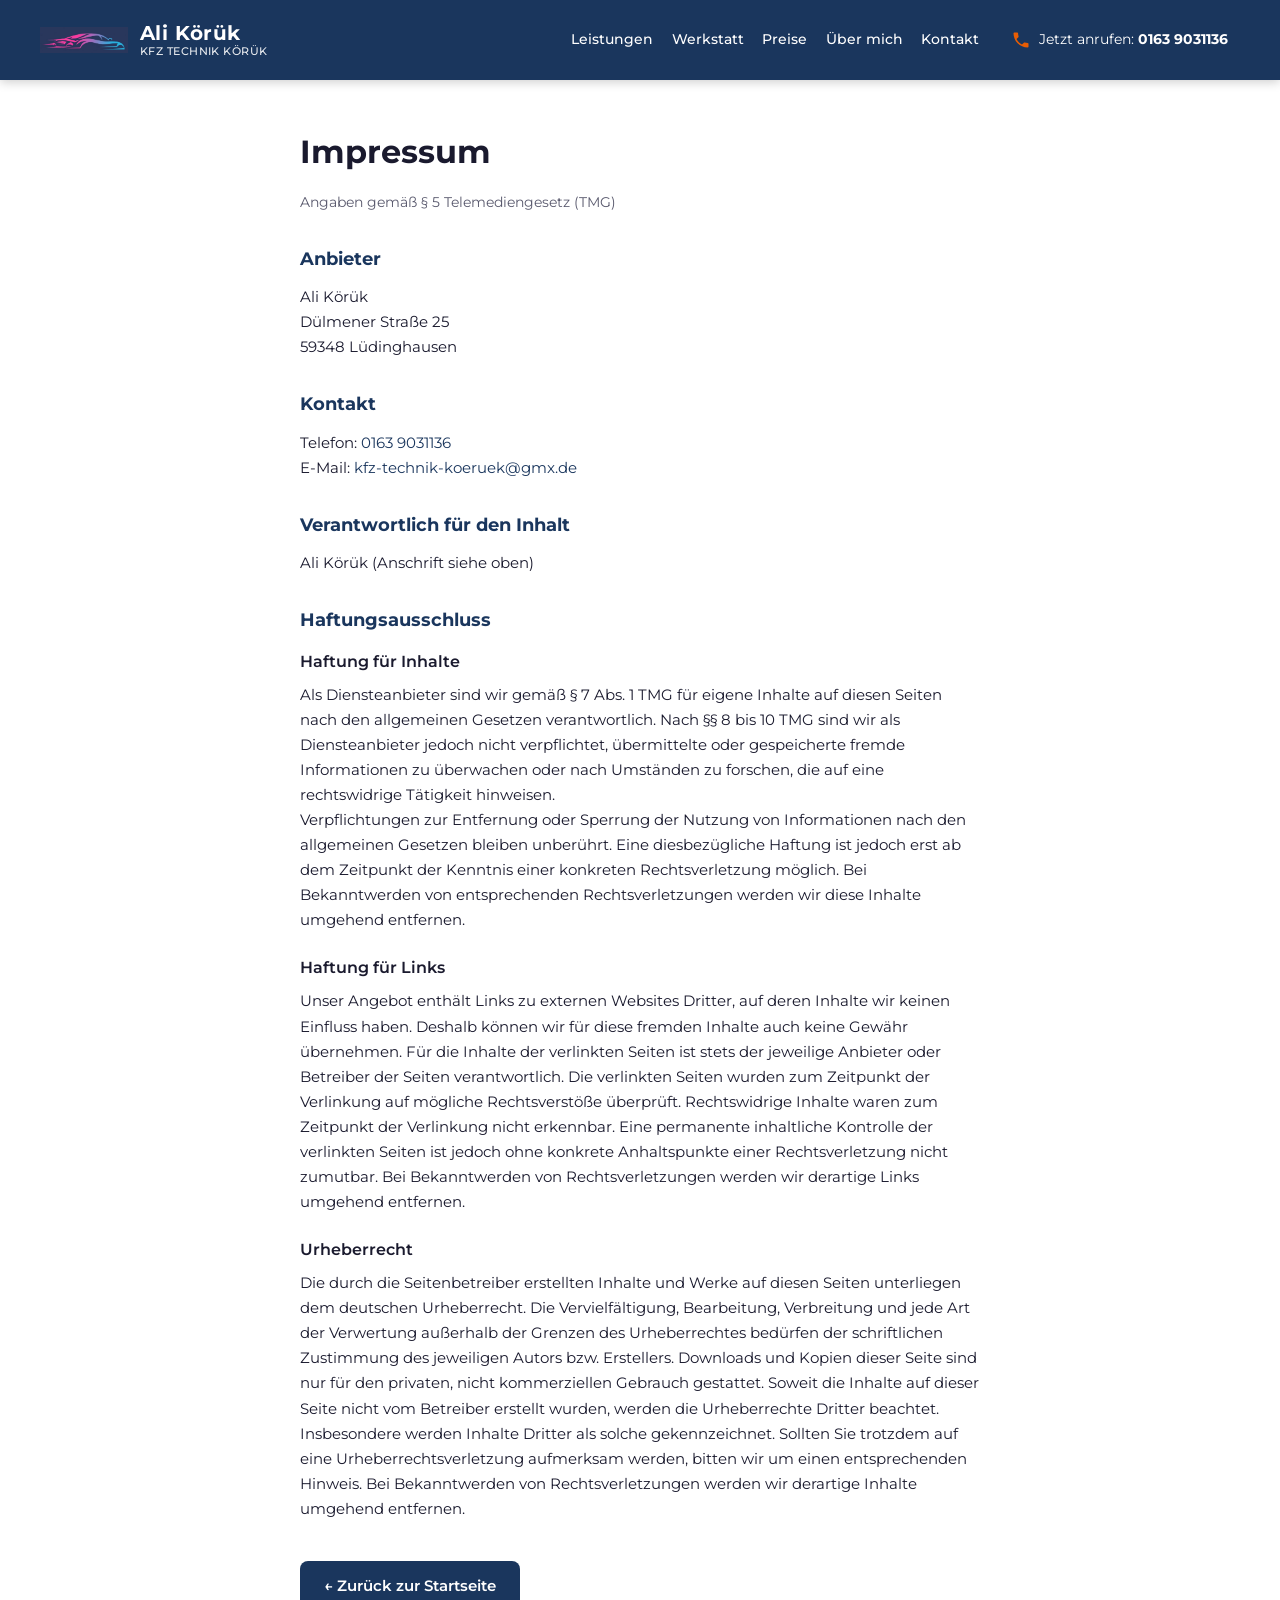
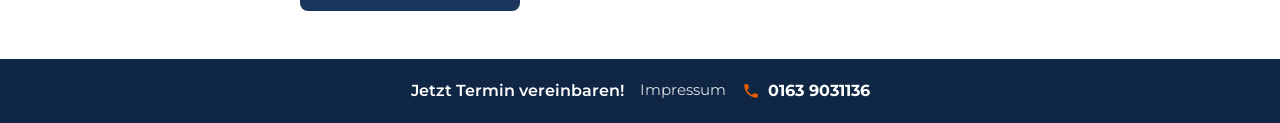
==== commit 3120d00e: "Update email addresses and titles across multiple files; enhance layout and styles for improved navi" ====
--- a/impressum.html
+++ b/impressum.html
@@ -3,7 +3,7 @@
 <head>
   <meta charset="UTF-8">
   <meta name="viewport" content="width=device-width, initial-scale=1.0">
-  <title>Impressum – Ali Körük | KFZ-Experte</title>
+  <title>Impressum – Ali Körük | KFZ Technik Körük</title>
   <link rel="preconnect" href="https://fonts.googleapis.com">
   <link rel="preconnect" href="https://fonts.gstatic.com" crossorigin>
   <link href="https://fonts.googleapis.com/css2?family=Montserrat:wght@400;500;600;700&display=swap" rel="stylesheet">
@@ -14,31 +14,28 @@
     <div class="header-inner">
       <a href="index.html" class="logo">
         <span class="logo-icon">
-          <svg viewBox="0 0 48 48" fill="none" xmlns="http://www.w3.org/2000/svg" aria-hidden="true">
-            <path d="M8 28 L10 22 L14 20 L18 18 L30 18 L34 20 L38 22 L40 28 L40 32 L8 32 Z" stroke="currentColor" stroke-width="2" fill="none"/>
-            <circle cx="14" cy="32" r="3" stroke="currentColor" stroke-width="2" fill="none"/>
-            <circle cx="34" cy="32" r="3" stroke="currentColor" stroke-width="2" fill="none"/>
-            <path d="M26 14 L28 10 L32 12 L30 16 Z" stroke="currentColor" stroke-width="1.5" fill="currentColor"/>
-            <rect x="27" y="8" width="2" height="6" rx="1" fill="currentColor"/>
-          </svg>
+          <img src="images/logo-gradient.png" alt="KFZ Technik Körük" width="72" height="56">
         </span>
         <span class="logo-text">
           <strong>Ali Körük</strong>
-          <small>UNABHÄNGIGER KFZ-EXPERTE</small>
+          <small>KFZ TECHNIK KÖRÜK</small>
         </span>
       </a>
-      <nav class="nav">
-        <a href="index.html#leistungen">Leistungen</a>
-        <a href="index.html#preise">Preise</a>
-        <a href="index.html#ueber-mich">Über mich</a>
-        <a href="index.html#kontakt">Kontakt</a>
-      </nav>
-      <a href="tel:01639031136" class="header-phone">
-        <span class="phone-icon" aria-hidden="true">
-          <svg viewBox="0 0 24 24" fill="currentColor" width="20" height="20"><path d="M6.62 10.79c1.44 2.83 3.76 5.14 6.59 6.59l2.2-2.2c.27-.27.67-.36 1.02-.24 1.12.37 2.33.57 3.57.57.55 0 1 .45 1 1V20c0 .55-.45 1-1 1-9.39 0-17-7.61-17-17 0-.55.45-1 1-1h3.5c.55 0 1 .45 1 1 0 1.25.2 2.45.57 3.57.11.35.03.74-.25 1.02l-2.2 2.2z"/></svg>
-        </span>
-        <span>Jetzt anrufen: <strong>0163 9031136</strong></span>
-      </a>
+      <div class="header-right">
+        <nav class="nav">
+          <a href="index.html#leistungen">Leistungen</a>
+          <a href="index.html#werkstatt">Werkstatt</a>
+          <a href="index.html#preise">Preise</a>
+          <a href="index.html#ueber-mich">Über mich</a>
+          <a href="index.html#kontakt">Kontakt</a>
+        </nav>
+        <a href="tel:01639031136" class="header-phone">
+          <span class="phone-icon" aria-hidden="true">
+            <svg viewBox="0 0 24 24" fill="currentColor" width="20" height="20"><path d="M6.62 10.79c1.44 2.83 3.76 5.14 6.59 6.59l2.2-2.2c.27-.27.67-.36 1.02-.24 1.12.37 2.33.57 3.57.57.55 0 1 .45 1 1V20c0 .55-.45 1-1 1-9.39 0-17-7.61-17-17 0-.55.45-1 1-1h3.5c.55 0 1 .45 1 1 0 1.25.2 2.45.57 3.57.11.35.03.74-.25 1.02l-2.2 2.2z"/></svg>
+          </span>
+          <span>Jetzt anrufen: <strong>0163 9031136</strong></span>
+        </a>
+      </div>
     </div>
   </header>
 
@@ -61,7 +58,7 @@
         <h2>Kontakt</h2>
         <p>
           Telefon: <a href="tel:01639031136">0163 9031136</a><br>
-          E-Mail: <a href="mailto:kfz-experte-koeruek@gmx.de">kfz-experte-koeruek@gmx.de</a>
+          E-Mail: <a href="mailto:kfz-technik-koeruek@gmx.de">kfz-technik-koeruek@gmx.de</a>
         </p>
       </section>
 
--- a/styles.css
+++ b/styles.css
@@ -41,7 +41,7 @@
   display: flex;
   align-items: center;
   justify-content: space-between;
-  flex-wrap: wrap;
+  flex-wrap: nowrap;
   gap: 1rem;
 }
 .logo {
@@ -50,18 +50,36 @@
   gap: 0.75rem;
   text-decoration: none;
   color: inherit;
+  flex-shrink: 0;
+}
+.header-right {
+  display: flex;
+  align-items: center;
+  gap: 1.25rem;
+  margin-left: auto;
+  flex-shrink: 0;
+  min-width: 0;
 }
 .logo-icon {
-  width: 44px;
-  height: 44px;
+  width: auto;
+  height: 56px;
   display: flex;
   align-items: center;
   justify-content: center;
-}
-.logo-icon svg {
-  width: 100%;
-  height: 100%;
-  color: var(--color-white);
+  flex-shrink: 0;
+}
+.logo-icon img {
+  height: 56px;
+  width: auto;
+  max-width: 88px;
+  display: block;
+  object-fit: contain;
+}
+.service-icon--logo img {
+  width: 32px;
+  height: 32px;
+  display: block;
+  object-fit: contain;
 }
 .logo-text {
   display: flex;
@@ -80,13 +98,15 @@
 }
 .nav {
   display: flex;
-  gap: 1.5rem;
+  gap: 1.15rem;
+  flex-wrap: nowrap;
 }
 .nav a {
   color: var(--color-white);
   text-decoration: none;
   font-weight: 500;
-  font-size: 0.95rem;
+  font-size: 0.9rem;
+  white-space: nowrap;
   transition: opacity 0.2s;
 }
 .nav a:hover {
@@ -102,6 +122,8 @@
   padding: 0.5rem 0.75rem;
   border-radius: 8px;
   transition: background 0.2s;
+  flex-shrink: 0;
+  white-space: nowrap;
 }
 .header-phone:hover {
   background: rgba(255, 255, 255, 0.1);
@@ -140,6 +162,18 @@
   z-index: 1;
   max-width: 520px;
   margin-left: auto;
+}
+.hero-badge {
+  display: inline-block;
+  margin: 0 0 0.75rem;
+  padding: 0.4rem 0.9rem;
+  background: var(--color-accent);
+  color: var(--color-white);
+  font-size: 0.8rem;
+  font-weight: 700;
+  letter-spacing: 0.06em;
+  text-transform: uppercase;
+  border-radius: 999px;
 }
 .hero-intro {
   margin: 0 0 1rem;
@@ -207,11 +241,16 @@
   background: var(--color-white);
 }
 .services-overview-inner {
-  max-width: 1100px;
+  max-width: 1200px;
   margin: 0 auto;
   display: grid;
-  grid-template-columns: repeat(auto-fit, minmax(280px, 1fr));
-  gap: 2rem;
+  grid-template-columns: repeat(4, 1fr);
+  gap: 1.5rem;
+}
+@media (max-width: 1024px) {
+  .services-overview-inner {
+    grid-template-columns: repeat(2, 1fr);
+  }
 }
 .service-card {
   background: var(--color-white);
@@ -278,6 +317,10 @@
 .service-list--orange li::before { color: var(--color-accent); }
 .service-list--blue li::before { color: var(--color-primary); }
 .service-list--green li::before { color: #16a34a; }
+.service-list--werkstatt li::before { color: #9333ea; }
+.service-card--werkstatt:hover {
+  border-color: rgba(147, 51, 234, 0.25);
+}
 
 /* ===== Advantages ===== */
 .advantages {
@@ -319,7 +362,7 @@
 }
 .advantages-grid {
   display: grid;
-  grid-template-columns: repeat(3, 1fr);
+  grid-template-columns: repeat(4, 1fr);
   gap: 2rem;
 }
 .advantage-item {
@@ -745,6 +788,131 @@
 }
 
 /* ===== Preise ===== */
+/* Werkstatt */
+.werkstatt {
+  background: linear-gradient(180deg, var(--color-white) 0%, var(--color-bg-light) 100%);
+  padding: 3.5rem 1.5rem;
+}
+.werkstatt-inner {
+  max-width: 960px;
+  margin: 0 auto;
+}
+.werkstatt-title {
+  display: flex;
+  align-items: center;
+  justify-content: center;
+  gap: 0.75rem;
+  margin: 0 0 0.5rem;
+  font-size: clamp(1.5rem, 3vw, 2rem);
+  font-weight: 700;
+  color: var(--color-text);
+  text-align: center;
+}
+.werkstatt-icon {
+  display: inline-flex;
+  width: 36px;
+  height: 36px;
+  color: var(--color-primary);
+}
+.werkstatt-icon img {
+  width: 40px;
+  height: 40px;
+  display: block;
+  object-fit: contain;
+}
+.werkstatt-intro {
+  margin: 0 0 2.5rem;
+  text-align: center;
+  color: var(--color-text-muted);
+  font-size: 1.05rem;
+  line-height: 1.6;
+  max-width: 640px;
+  margin-left: auto;
+  margin-right: auto;
+}
+.werkstatt-grid {
+  display: grid;
+  grid-template-columns: repeat(2, 1fr);
+  gap: 1.25rem;
+  margin-bottom: 2rem;
+}
+.werkstatt-card {
+  background: var(--color-white);
+  border-radius: var(--radius);
+  box-shadow: var(--shadow);
+  padding: 1.5rem;
+  border: 2px solid transparent;
+  transition: transform 0.2s, box-shadow 0.2s;
+}
+.werkstatt-card:hover {
+  transform: translateY(-2px);
+  box-shadow: 0 10px 28px rgba(0, 0, 0, 0.08);
+  border-color: rgba(26, 54, 93, 0.12);
+}
+.werkstatt-card-header {
+  display: flex;
+  justify-content: space-between;
+  align-items: flex-start;
+  gap: 1rem;
+  margin-bottom: 0.75rem;
+  padding-bottom: 0.75rem;
+  border-bottom: 1px solid rgba(0, 0, 0, 0.06);
+}
+.werkstatt-card h3 {
+  margin: 0;
+  font-size: 1.1rem;
+  font-weight: 700;
+  color: var(--color-text);
+  flex: 1;
+  min-width: 0;
+}
+.werkstatt-preis {
+  font-weight: 700;
+  color: var(--color-primary);
+  white-space: nowrap;
+  font-size: 1.05rem;
+}
+.werkstatt-beschreibung {
+  margin: 0;
+  font-size: 0.9rem;
+  color: var(--color-text-muted);
+  line-height: 1.5;
+}
+.werkstatt-hinweise {
+  display: grid;
+  grid-template-columns: repeat(auto-fit, minmax(260px, 1fr));
+  gap: 1.25rem;
+  margin-bottom: 2rem;
+}
+.werkstatt-hinweis-box {
+  padding: 1.25rem 1.5rem;
+  background: var(--color-white);
+  border-radius: var(--radius);
+  border-left: 4px solid var(--color-accent);
+  box-shadow: var(--shadow);
+}
+.werkstatt-hinweis-box strong {
+  display: block;
+  margin-bottom: 0.35rem;
+  color: var(--color-text);
+  font-size: 0.95rem;
+}
+.werkstatt-hinweis-box p {
+  margin: 0;
+  font-size: 0.9rem;
+  color: var(--color-text-muted);
+  line-height: 1.5;
+}
+.werkstatt-cta-wrap {
+  text-align: center;
+  margin: 0;
+}
+@media (max-width: 700px) {
+  .werkstatt-grid {
+    grid-template-columns: 1fr;
+  }
+}
+
 .preise {
   background: var(--color-white);
   padding: 3rem 1.5rem;
@@ -1145,15 +1313,32 @@
     grid-template-columns: repeat(2, 1fr);
   }
 }
+@media (max-width: 1100px) {
+  .nav {
+    gap: 0.85rem;
+  }
+  .nav a {
+    font-size: 0.82rem;
+  }
+  .header-phone {
+    font-size: 0.82rem;
+    padding: 0.4rem 0.5rem;
+  }
+}
 @media (max-width: 768px) {
   .header-inner {
-    flex-direction: column;
-    align-items: flex-start;
+    flex-wrap: wrap;
+    align-items: center;
+  }
+  .header-right {
+    width: 100%;
+    margin-left: 0;
+    justify-content: flex-end;
+    gap: 0.75rem;
   }
   .nav {
-    order: 3;
-    width: 100%;
-    flex-wrap: nowrap;
+    flex: 1;
+    min-width: 0;
     overflow-x: auto;
     overflow-y: hidden;
     -webkit-overflow-scrolling: touch;
@@ -1163,13 +1348,6 @@
   .nav::-webkit-scrollbar {
     display: none; /* Chrome/Safari */
   }
-  .nav a {
-    white-space: nowrap;
-  }
-  .header-phone {
-    order: 2;
-    margin-left: auto;
-  }
   .hero {
     min-height: 380px;
     justify-content: center;
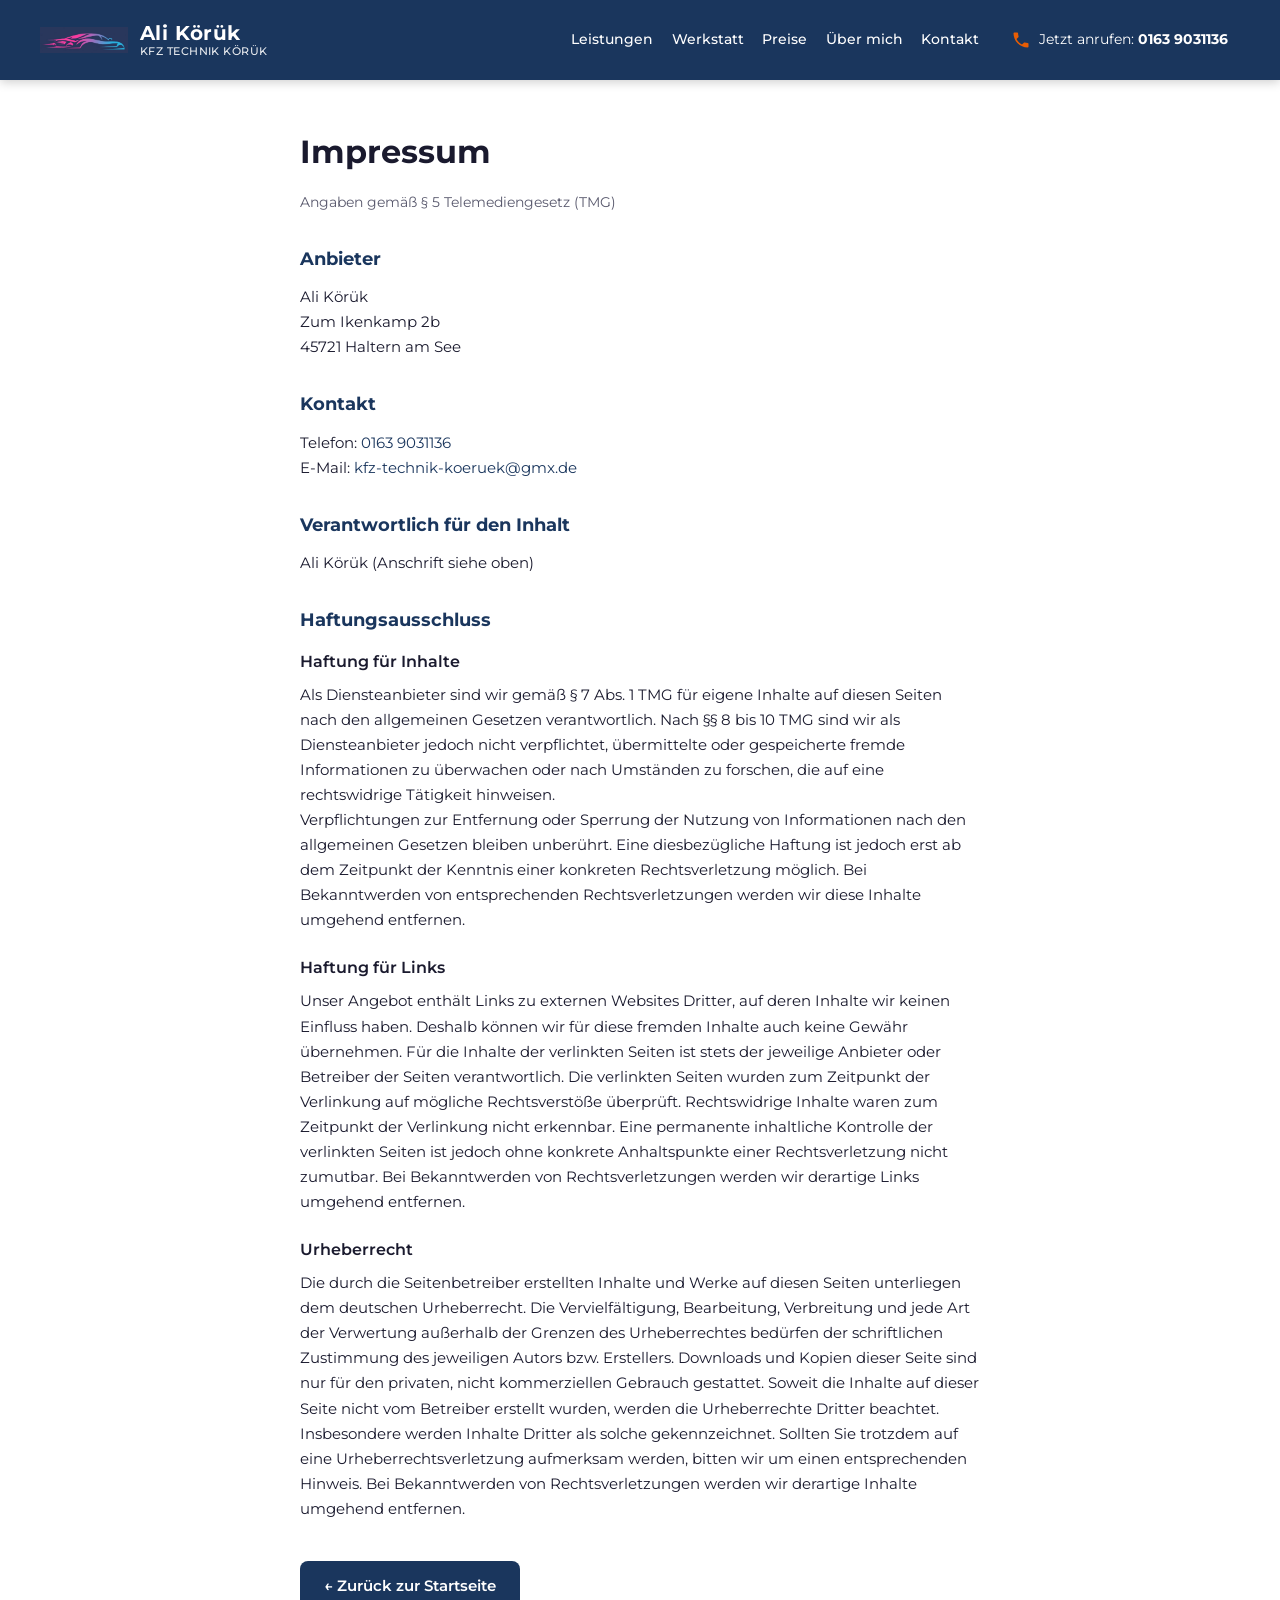
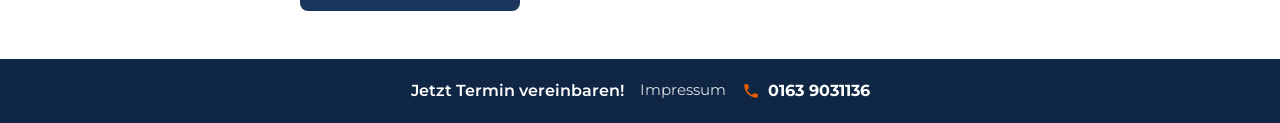
==== commit 783f1386: "Update contact information and address throughout the site; revise hero section text and pricing det" ====
--- a/impressum.html
+++ b/impressum.html
@@ -33,7 +33,7 @@
           <span class="phone-icon" aria-hidden="true">
             <svg viewBox="0 0 24 24" fill="currentColor" width="20" height="20"><path d="M6.62 10.79c1.44 2.83 3.76 5.14 6.59 6.59l2.2-2.2c.27-.27.67-.36 1.02-.24 1.12.37 2.33.57 3.57.57.55 0 1 .45 1 1V20c0 .55-.45 1-1 1-9.39 0-17-7.61-17-17 0-.55.45-1 1-1h3.5c.55 0 1 .45 1 1 0 1.25.2 2.45.57 3.57.11.35.03.74-.25 1.02l-2.2 2.2z"/></svg>
           </span>
-          <span>Jetzt anrufen: <strong>0163 9031136</strong></span>
+          <span class="header-phone-text"><span class="header-phone-label">Jetzt anrufen: </span><strong>0163 9031136</strong></span>
         </a>
       </div>
     </div>
@@ -49,8 +49,8 @@
         <h2>Anbieter</h2>
         <p>
           Ali Körük<br>
-          Dülmener Straße 25<br>
-          59348 Lüdinghausen
+          Zum Ikenkamp 2b<br>
+          45721 Haltern am See
         </p>
       </section>
 
--- a/styles.css
+++ b/styles.css
@@ -1047,11 +1047,17 @@
   box-shadow: var(--shadow);
 }
 .kontakt-name {
+  margin: 0 0 0.5rem;
+  font-size: 1.25rem;
+  font-weight: 700;
+  color: var(--color-primary);
+  letter-spacing: 0.02em;
+}
+.kontakt-adresse {
   margin: 0 0 1rem;
-  font-size: 1.25rem;
-  font-weight: 700;
-  color: var(--color-primary);
-  letter-spacing: 0.02em;
+  font-size: 1rem;
+  line-height: 1.5;
+  color: var(--color-text-muted);
 }
 .kontakt-zeile {
   margin: 0 0 0.75rem;
@@ -1326,27 +1332,69 @@
   }
 }
 @media (max-width: 768px) {
+  .header {
+    padding: 0.65rem 1rem;
+  }
   .header-inner {
-    flex-wrap: wrap;
+    display: grid;
+    grid-template-columns: 1fr auto;
+    grid-template-areas:
+      "logo phone"
+      "nav nav";
+    gap: 0.55rem 0.75rem;
     align-items: center;
   }
+  .logo {
+    grid-area: logo;
+    min-width: 0;
+    gap: 0.5rem;
+  }
+  .logo-icon img {
+    height: 44px;
+    max-width: 64px;
+  }
+  .logo-text strong {
+    font-size: 1.05rem;
+  }
+  .logo-text small {
+    font-size: 0.62rem;
+    letter-spacing: 0.02em;
+  }
   .header-right {
+    display: contents;
+  }
+  .header-phone {
+    grid-area: phone;
+    justify-self: end;
+    padding: 0.45rem 0.65rem;
+    font-size: 0.85rem;
+    background: rgba(255, 255, 255, 0.1);
+  }
+  .header-phone-label {
+    display: none;
+  }
+  .header-phone-text strong {
+    font-weight: 700;
+  }
+  .nav {
+    grid-area: nav;
     width: 100%;
-    margin-left: 0;
-    justify-content: flex-end;
-    gap: 0.75rem;
-  }
-  .nav {
-    flex: 1;
-    min-width: 0;
+    flex: none;
+    gap: 1rem;
+    padding: 0.15rem 0 0.1rem;
     overflow-x: auto;
     overflow-y: hidden;
     -webkit-overflow-scrolling: touch;
     touch-action: pan-x;
-    scrollbar-width: none; /* Firefox */
+    scrollbar-width: none;
+    mask-image: linear-gradient(90deg, #000 92%, transparent);
+    -webkit-mask-image: linear-gradient(90deg, #000 92%, transparent);
   }
   .nav::-webkit-scrollbar {
-    display: none; /* Chrome/Safari */
+    display: none;
+  }
+  .nav a {
+    font-size: 0.88rem;
   }
   .hero {
     min-height: 380px;
